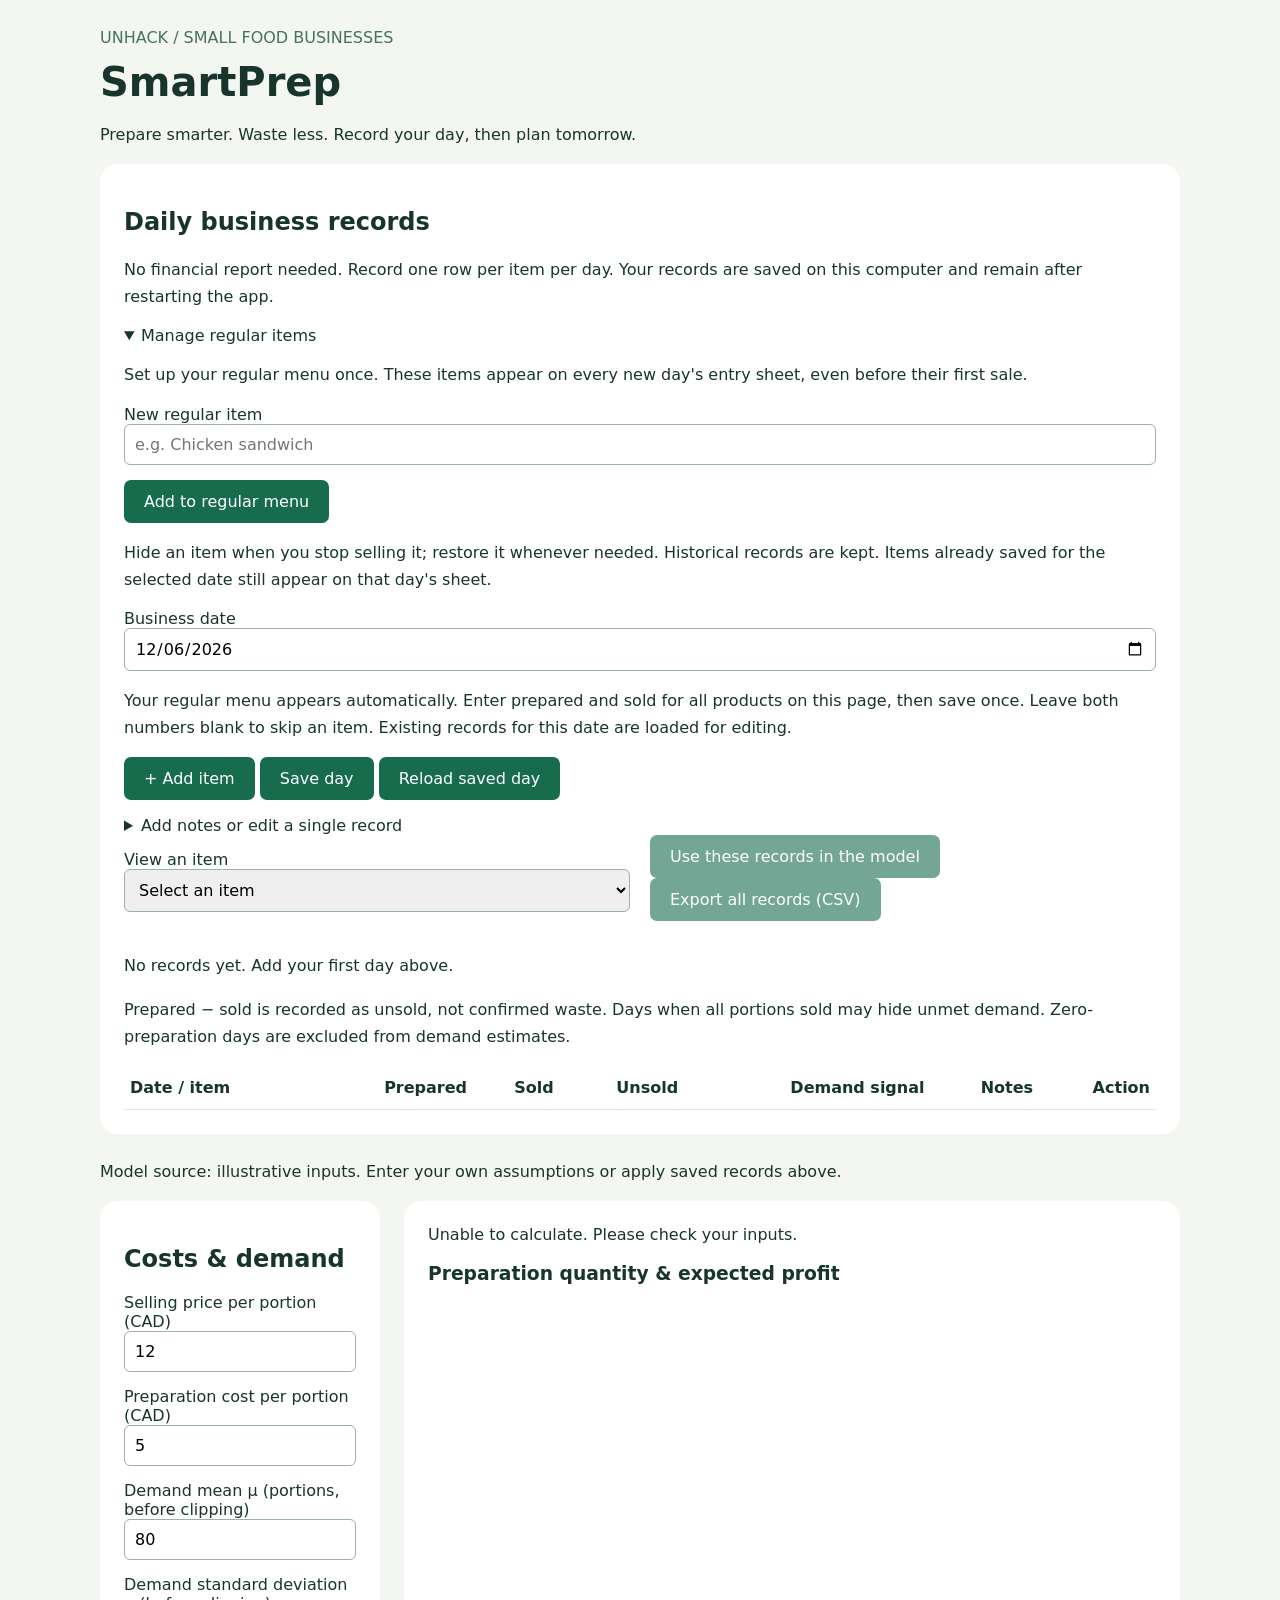
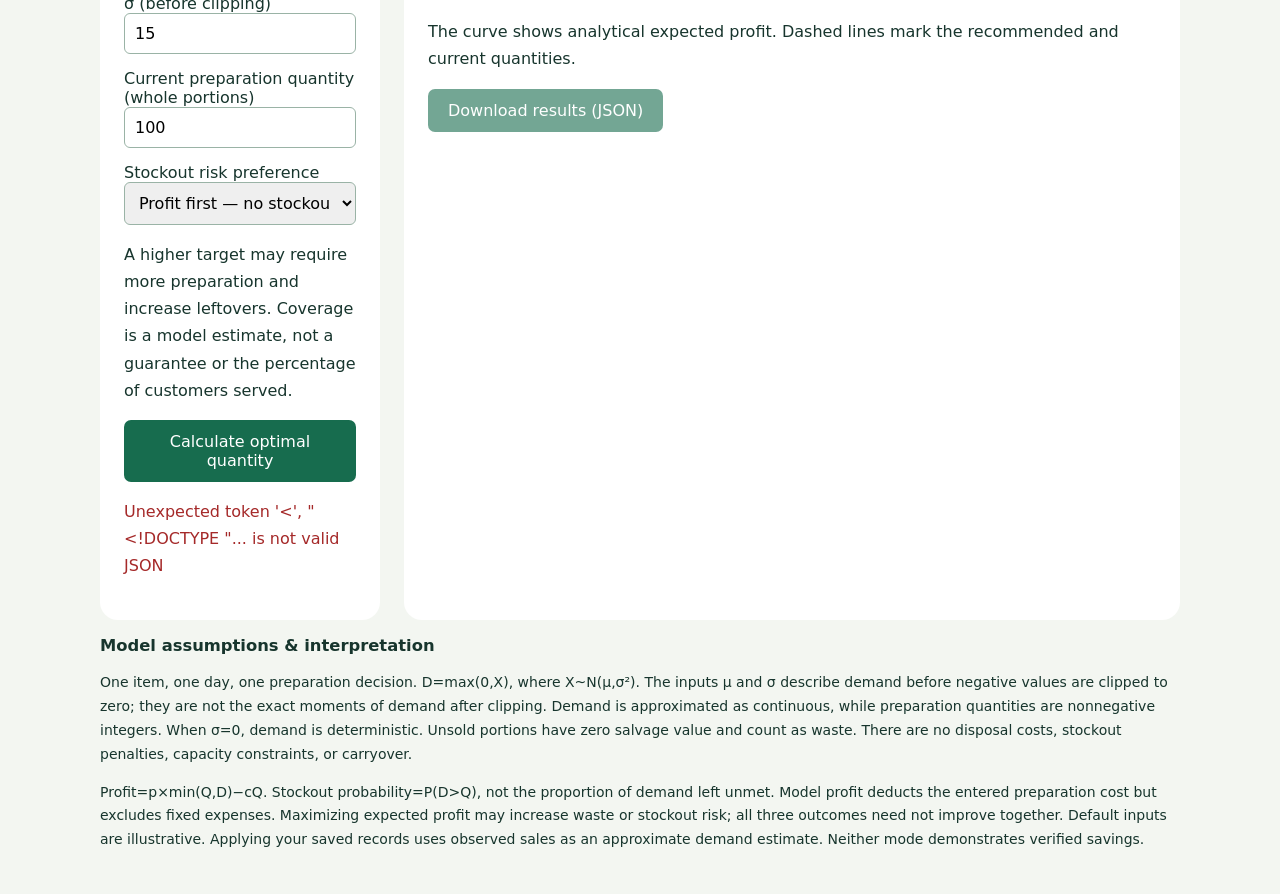
==== index.html @ 9da3e346 "fixed html route, code formatting, and separated html into html,css,and js files" ====
<!doctype html>
<html lang="en-CA">
  <meta charset="utf-8" /><meta
    name="viewport"
    content="width=device-width,initial-scale=1"
  /><title>SmartPrep · Campus Meal Planning</title>
  <link rel="stylesheet" href="/styles.css" />
  <header>
    <span class="tag">UNHACK / SMALL FOOD BUSINESSES</span>
    <h1>SmartPrep</h1>
    <p>Prepare smarter. Waste less. Record your day, then plan tomorrow.</p>
  </header>
  <section style="margin-bottom: 24px">
    <h2>Daily business records</h2>
    <p>
      No financial report needed. Record one row per item per day. Your records
      are saved on this computer and remain after restarting the app.
    </p>
    <details id="menu-details" open>
      <summary>Manage regular items</summary>
      <p>
        Set up your regular menu once. These items appear on every new day's
        entry sheet, even before their first sale.
      </p>
      <form id="menu-form" style="padding: 0">
        <label
          >New regular item<input
            id="menu-name"
            maxlength="80"
            placeholder="e.g. Chicken sandwich"
            required /></label
        ><button type="submit">Add to regular menu</button>
      </form>
      <div id="menu-list"></div>
      <p id="menu-message" role="status" aria-live="polite"></p>
      <p>
        Hide an item when you stop selling it; restore it whenever needed.
        Historical records are kept. Items already saved for the selected date
        still appear on that day's sheet.
      </p>
    </details>
    <form id="quick-form" style="padding: 0">
      <label>Business date<input id="quick-day" type="date" required /></label>
      <p>
        Your regular menu appears automatically. Enter prepared and sold for all
        products on this page, then save once. Leave both numbers blank to skip
        an item. Existing records for this date are loaded for editing.
      </p>
      <div id="quick-rows"></div>
      <button id="add-quick-item" type="button">+ Add item</button>
      <button id="save-day" type="submit">Save day</button>
      <button id="reset-day" type="button">Reload saved day</button>
      <p id="quick-message" role="status" aria-live="polite"></p>
    </form>
    <details id="record-details">
      <summary>Add notes or edit a single record</summary>
      <form id="record-form" style="padding: 0">
        <div class="record-grid">
          <label>Date<input id="record-day" type="date" required /></label>
          <label
            >Item name<input
              id="record-item"
              maxlength="80"
              placeholder="e.g. Chicken sandwich"
              list="item-names"
              required /><datalist id="item-names"></datalist
          ></label>
          <label
            >Total prepared (all batches)<input
              id="record-prepared"
              type="number"
              min="0"
              max="1000000"
              step="1"
              required
          /></label>
          <label
            >Total sold<input
              id="record-sold"
              type="number"
              min="0"
              max="1000000"
              step="1"
              required
          /></label>
        </div>
        <label
          >Notes (optional)<input
            id="record-notes"
            maxlength="500"
            placeholder="e.g. Rainy day, sold out at 2 pm"
        /></label>
        <button id="save-record" type="submit">Save daily record</button>
        <button id="cancel-edit" type="button" hidden>Cancel edit</button>
        <p id="record-message" role="status" aria-live="polite"></p>
      </form>
    </details>
    <div class="record-grid">
      <label
        >View an item<select id="history-item">
          <option value="">Select an item</option>
        </select></label
      >
      <div style="align-self: end; margin-bottom: 15px">
        <button id="use-history" disabled>
          Use these records in the model
        </button>
        <button id="export-records" disabled>Export all records (CSV)</button>
      </div>
    </div>
    <p id="history-summary" aria-live="polite">
      No records yet. Add your first day above.
    </p>
    <p>
      Prepared − sold is recorded as unsold, not confirmed waste. Days when all
      portions sold may hide unmet demand. Zero-preparation days are excluded
      from demand estimates.
    </p>
    <div style="overflow-x: auto">
      <table>
        <thead>
          <tr>
            <th>Date / item</th>
            <th>Prepared</th>
            <th>Sold</th>
            <th>Unsold</th>
            <th>Demand signal</th>
            <th>Notes</th>
            <th>Action</th>
          </tr>
        </thead>
        <tbody id="records-body"></tbody>
      </table>
    </div>
  </section>
  <p id="data-source" role="status">
    Model source: illustrative inputs. Enter your own assumptions or apply saved
    records above.
  </p>
  <main>
    <form id="inputs">
      <h2>Costs & demand</h2>
      <label
        >Selling price per portion (CAD)<input
          name="p"
          type="number"
          min="0"
          max="1000000"
          step="any"
          value="12"
          required
      /></label>
      <label
        >Preparation cost per portion (CAD)<input
          name="c"
          type="number"
          min="0"
          max="1000000"
          step="any"
          value="5"
          required
      /></label>
      <label
        >Demand mean μ (portions, before clipping)<input
          name="mu"
          type="number"
          min="0"
          max="1000000"
          step="any"
          value="80"
          required
      /></label>
      <label
        >Demand standard deviation σ (before clipping)<input
          name="sigma"
          type="number"
          min="0"
          max="1000000"
          step="any"
          value="15"
          required
      /></label>
      <label
        >Current preparation quantity (whole portions)<input
          name="baseline"
          type="number"
          min="0"
          max="1000000"
          step="1"
          value="100"
          required
      /></label>
      <label
        >Stockout risk preference<select
          name="service_level"
          id="risk-preference"
        >
          <option value="0">Profit first — no stockout limit</option>
          <option value="0.8">Lower risk — at least 80% of days covered</option>
          <option value="0.9">
            More reliable — at least 90% of days covered
          </option>
          <option value="0.95">
            Service first — at least 95% of days covered
          </option>
        </select></label
      >
      <p>
        A higher target may require more preparation and increase leftovers.
        Coverage is a model estimate, not a guarantee or the percentage of
        customers served.
      </p>
      <button type="submit">Calculate optimal quantity</button>
      <p id="error" role="alert"></p>
    </form>
    <section>
      <div id="results" aria-live="polite">Calculating…</div>
      <h3>Preparation quantity & expected profit</h3>
      <svg
        id="plot"
        viewBox="0 0 640 260"
        role="img"
        aria-label="Expected profit by preparation quantity"
      ></svg>
      <p>
        The curve shows analytical expected profit. Dashed lines mark the
        recommended and current quantities.
      </p>
      <button id="download" disabled>Download results (JSON)</button>
    </section>
  </main>
  <footer>
    <h3>Model assumptions & interpretation</h3>
    <p>
      One item, one day, one preparation decision. D=max(0,X), where X~N(μ,σ²).
      The inputs μ and σ describe demand before negative values are clipped to
      zero; they are not the exact moments of demand after clipping. Demand is
      approximated as continuous, while preparation quantities are nonnegative
      integers. When σ=0, demand is deterministic. Unsold portions have zero
      salvage value and count as waste. There are no disposal costs, stockout
      penalties, capacity constraints, or carryover.
    </p>
    <p>
      Profit=p×min(Q,D)−cQ. Stockout probability=P(D&gt;Q), not the proportion
      of demand left unmet. Model profit deducts the entered preparation cost
      but excludes fixed expenses. Maximizing expected profit may increase waste
      or stockout risk; all three outcomes need not improve together. Default
      inputs are illustrative. Applying your saved records uses observed sales
      as an approximate demand estimate. Neither mode demonstrates verified
      savings.
    </p>
  </footer>
  <script src="/app.js"></script>
  <script src="/records.js"></script>
</html>
---- styles.css ----
:root {
  font-family: system-ui, "Microsoft YaHei", sans-serif;
  color: #17352d;
  background: #f3f6f1;
}
body {
  max-width: 1080px;
  margin: auto;
  padding: 28px;
}
h1 {
  font-size: 40px;
  margin: 12px 0;
}
p {
  line-height: 1.7;
}
.tag {
  color: #47725f;
}
main {
  display: grid;
  grid-template-columns: 280px 1fr;
  gap: 24px;
}
section,
form {
  background: white;
  padding: 24px;
  border-radius: 18px;
}
label {
  display: block;
  margin: 15px 0;
}
input {
  display: block;
  width: 100%;
  box-sizing: border-box;
  padding: 10px;
  font: inherit;
  border: 1px solid #9ab3a6;
  border-radius: 6px;
}
button {
  padding: 12px 20px;
  border: 0;
  border-radius: 7px;
  background: #176c4e;
  color: white;
  font: inherit;
  cursor: pointer;
}
button:disabled {
  opacity: 0.6;
}
.hero {
  font-size: 42px;
  margin: 8px 0;
  color: #176c4e;
}
table {
  width: 100%;
  border-collapse: collapse;
}
td,
th {
  text-align: right;
  padding: 12px 6px;
  border-bottom: 1px solid #dfe7df;
}
td:first-child,
th:first-child {
  text-align: left;
}
svg {
  width: 100%;
  height: auto;
}
#error {
  color: #a52929;
}
footer {
  font-size: 14px;
}
a {
  color: #176c4e;
}
@media (max-width: 760px) {
  body {
    padding: 14px;
  }
  main {
    grid-template-columns: 1fr;
  }
  section,
  form {
    padding: 16px;
  }
  h1 {
    font-size: 32px;
  }
  td,
  th {
    padding: 10px 3px;
    font-size: 14px;
  }
}

.record-grid {
  display: grid;
  grid-template-columns: repeat(2, minmax(0, 1fr));
  gap: 0 20px;
}
select {
  width: 100%;
  padding: 10px;
  font: inherit;
  border: 1px solid #9ab3a6;
  border-radius: 6px;
}
#records-body td {
  overflow-wrap: anywhere;
}
#record-message {
  color: #70401b;
}
@media (max-width: 600px) {
  .record-grid {
    grid-template-columns: 1fr;
  }
}
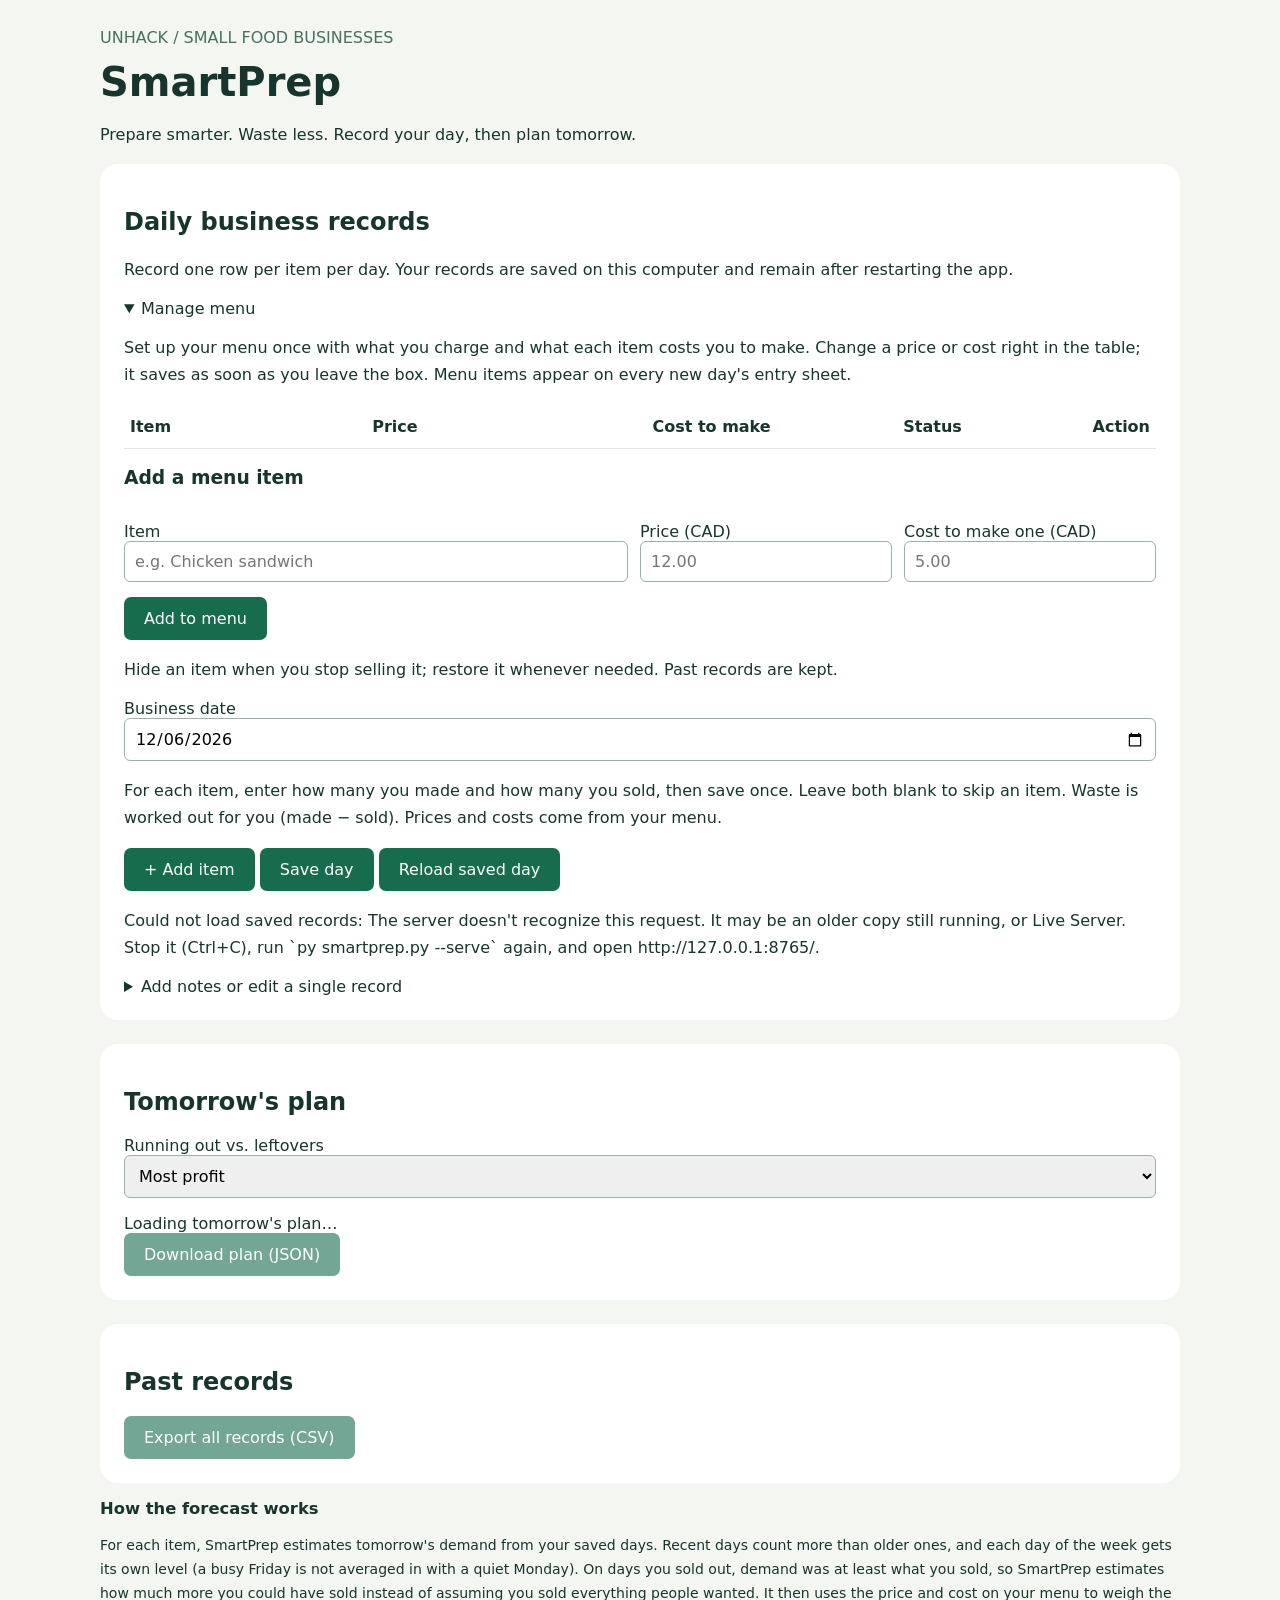
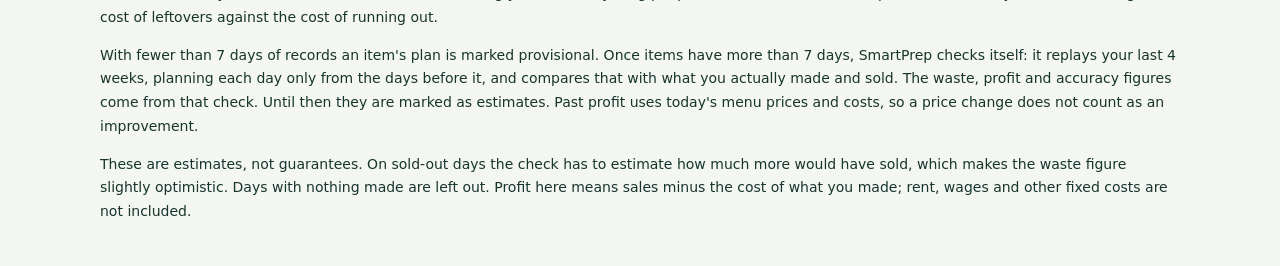
==== commit deda9e3e: "Redesign planning around menu prices, combined plans and better forecasts Menu and records: price an" ====
--- a/index.html
+++ b/index.html
@@ -13,38 +13,75 @@
   <section style="margin-bottom: 24px">
     <h2>Daily business records</h2>
     <p>
-      No financial report needed. Record one row per item per day. Your records
-      are saved on this computer and remain after restarting the app.
+      Record one row per item per day. Your records are saved on this computer
+      and remain after restarting the app.
     </p>
     <details id="menu-details" open>
-      <summary>Manage regular items</summary>
+      <summary>Manage menu</summary>
       <p>
-        Set up your regular menu once. These items appear on every new day's
-        entry sheet, even before their first sale.
+        Set up your menu once with what you charge and what each item costs you
+        to make. Change a price or cost right in the table; it saves as soon as
+        you leave the box. Menu items appear on every new day's entry sheet.
       </p>
+      <div style="overflow-x: auto">
+        <table>
+          <thead>
+            <tr>
+              <th>Item</th>
+              <th>Price</th>
+              <th>Cost to make</th>
+              <th>Status</th>
+              <th>Action</th>
+            </tr>
+          </thead>
+          <tbody id="menu-list"></tbody>
+        </table>
+      </div>
       <form id="menu-form" style="padding: 0">
-        <label
-          >New regular item<input
-            id="menu-name"
-            maxlength="80"
-            placeholder="e.g. Chicken sandwich"
-            required /></label
-        ><button type="submit">Add to regular menu</button>
+        <h3>Add a menu item</h3>
+        <div class="menu-grid">
+          <label
+            >Item<input
+              id="menu-name"
+              maxlength="80"
+              placeholder="e.g. Chicken sandwich"
+              required
+          /></label>
+          <label
+            >Price (CAD)<input
+              id="menu-price"
+              type="number"
+              min="0"
+              max="1000000"
+              step="0.01"
+              placeholder="12.00"
+              required
+          /></label>
+          <label
+            >Cost to make one (CAD)<input
+              id="menu-cost"
+              type="number"
+              min="0"
+              max="1000000"
+              step="0.01"
+              placeholder="5.00"
+              required
+          /></label>
+        </div>
+        <button type="submit">Add to menu</button>
       </form>
-      <div id="menu-list"></div>
       <p id="menu-message" role="status" aria-live="polite"></p>
       <p>
         Hide an item when you stop selling it; restore it whenever needed.
-        Historical records are kept. Items already saved for the selected date
-        still appear on that day's sheet.
+        Past records are kept.
       </p>
     </details>
     <form id="quick-form" style="padding: 0">
       <label>Business date<input id="quick-day" type="date" required /></label>
       <p>
-        Your regular menu appears automatically. Enter prepared and sold for all
-        products on this page, then save once. Leave both numbers blank to skip
-        an item. Existing records for this date are loaded for editing.
+        For each item, enter how many you made and how many you sold, then save
+        once. Leave both blank to skip an item. Waste is worked out for you
+        (made − sold). Prices and costs come from your menu.
       </p>
       <div id="quick-rows"></div>
       <button id="add-quick-item" type="button">+ Add item</button>
@@ -66,7 +103,7 @@
               required /><datalist id="item-names"></datalist
           ></label>
           <label
-            >Total prepared (all batches)<input
+            >Made (all batches)<input
               id="record-prepared"
               type="number"
               min="0"
@@ -75,7 +112,7 @@
               required
           /></label>
           <label
-            >Total sold<input
+            >Sold<input
               id="record-sold"
               type="number"
               min="0"
@@ -95,159 +132,55 @@
         <p id="record-message" role="status" aria-live="polite"></p>
       </form>
     </details>
-    <div class="record-grid">
-      <label
-        >View an item<select id="history-item">
-          <option value="">Select an item</option>
-        </select></label
-      >
-      <div style="align-self: end; margin-bottom: 15px">
-        <button id="use-history" disabled>
-          Use these records in the model
-        </button>
-        <button id="export-records" disabled>Export all records (CSV)</button>
-      </div>
-    </div>
-    <p id="history-summary" aria-live="polite">
-      No records yet. Add your first day above.
+  </section>
+  <section style="margin-bottom: 24px">
+    <h2>Tomorrow's plan</h2>
+    <label
+      >Running out vs. leftovers<select id="risk-preference">
+        <option value="0">Most profit</option>
+        <option value="0.8">Rarely run out (about 4 days in 5)</option>
+        <option value="0.9">Very rarely run out (about 9 days in 10)</option>
+        <option value="0.95">Almost never run out (about 19 days in 20)</option>
+      </select></label
+    >
+    <p id="error" role="alert"></p>
+    <div id="results" aria-live="polite">Loading tomorrow's plan…</div>
+    <button id="download" disabled>Download plan (JSON)</button>
+  </section>
+  <section>
+    <h2>Past records</h2>
+    <p id="history-summary" aria-live="polite"></p>
+    <div id="history-days"></div>
+    <p id="history-message" role="status" aria-live="polite"></p>
+    <button id="export-records" disabled>Export all records (CSV)</button>
+  </section>
+  <footer>
+    <h3>How the forecast works</h3>
+    <p>
+      For each item, SmartPrep estimates tomorrow's demand from your saved
+      days. Recent days count more than older ones, and each day of the week
+      gets its own level (a busy Friday is not averaged in with a quiet
+      Monday). On days you sold out, demand was at least what you sold, so
+      SmartPrep estimates how much more you could have sold instead of
+      assuming you sold everything people wanted. It then uses the price and
+      cost on your menu to weigh the cost of leftovers against the cost of
+      running out.
     </p>
     <p>
-      Prepared − sold is recorded as unsold, not confirmed waste. Days when all
-      portions sold may hide unmet demand. Zero-preparation days are excluded
-      from demand estimates.
-    </p>
-    <div style="overflow-x: auto">
-      <table>
-        <thead>
-          <tr>
-            <th>Date / item</th>
-            <th>Prepared</th>
-            <th>Sold</th>
-            <th>Unsold</th>
-            <th>Demand signal</th>
-            <th>Notes</th>
-            <th>Action</th>
-          </tr>
-        </thead>
-        <tbody id="records-body"></tbody>
-      </table>
-    </div>
-  </section>
-  <p id="data-source" role="status">
-    Model source: illustrative inputs. Enter your own assumptions or apply saved
-    records above.
-  </p>
-  <main>
-    <form id="inputs">
-      <h2>Costs & demand</h2>
-      <label
-        >Selling price per portion (CAD)<input
-          name="p"
-          type="number"
-          min="0"
-          max="1000000"
-          step="any"
-          value="12"
-          required
-      /></label>
-      <label
-        >Preparation cost per portion (CAD)<input
-          name="c"
-          type="number"
-          min="0"
-          max="1000000"
-          step="any"
-          value="5"
-          required
-      /></label>
-      <label
-        >Demand mean μ (portions, before clipping)<input
-          name="mu"
-          type="number"
-          min="0"
-          max="1000000"
-          step="any"
-          value="80"
-          required
-      /></label>
-      <label
-        >Demand standard deviation σ (before clipping)<input
-          name="sigma"
-          type="number"
-          min="0"
-          max="1000000"
-          step="any"
-          value="15"
-          required
-      /></label>
-      <label
-        >Current preparation quantity (whole portions)<input
-          name="baseline"
-          type="number"
-          min="0"
-          max="1000000"
-          step="1"
-          value="100"
-          required
-      /></label>
-      <label
-        >Stockout risk preference<select
-          name="service_level"
-          id="risk-preference"
-        >
-          <option value="0">Profit first — no stockout limit</option>
-          <option value="0.8">Lower risk — at least 80% of days covered</option>
-          <option value="0.9">
-            More reliable — at least 90% of days covered
-          </option>
-          <option value="0.95">
-            Service first — at least 95% of days covered
-          </option>
-        </select></label
-      >
-      <p>
-        A higher target may require more preparation and increase leftovers.
-        Coverage is a model estimate, not a guarantee or the percentage of
-        customers served.
-      </p>
-      <button type="submit">Calculate optimal quantity</button>
-      <p id="error" role="alert"></p>
-    </form>
-    <section>
-      <div id="results" aria-live="polite">Calculating…</div>
-      <h3>Preparation quantity & expected profit</h3>
-      <svg
-        id="plot"
-        viewBox="0 0 640 260"
-        role="img"
-        aria-label="Expected profit by preparation quantity"
-      ></svg>
-      <p>
-        The curve shows analytical expected profit. Dashed lines mark the
-        recommended and current quantities.
-      </p>
-      <button id="download" disabled>Download results (JSON)</button>
-    </section>
-  </main>
-  <footer>
-    <h3>Model assumptions & interpretation</h3>
-    <p>
-      One item, one day, one preparation decision. D=max(0,X), where X~N(μ,σ²).
-      The inputs μ and σ describe demand before negative values are clipped to
-      zero; they are not the exact moments of demand after clipping. Demand is
-      approximated as continuous, while preparation quantities are nonnegative
-      integers. When σ=0, demand is deterministic. Unsold portions have zero
-      salvage value and count as waste. There are no disposal costs, stockout
-      penalties, capacity constraints, or carryover.
+      With fewer than 7 days of records an item's plan is marked provisional.
+      Once items have more than 7 days, SmartPrep checks itself: it replays
+      your last 4 weeks, planning each day only from the days before it, and
+      compares that with what you actually made and sold. The waste, profit
+      and accuracy figures come from that check. Until then they are marked as
+      estimates. Past profit uses today's menu prices and costs, so a price
+      change does not count as an improvement.
     </p>
     <p>
-      Profit=p×min(Q,D)−cQ. Stockout probability=P(D&gt;Q), not the proportion
-      of demand left unmet. Model profit deducts the entered preparation cost
-      but excludes fixed expenses. Maximizing expected profit may increase waste
-      or stockout risk; all three outcomes need not improve together. Default
-      inputs are illustrative. Applying your saved records uses observed sales
-      as an approximate demand estimate. Neither mode demonstrates verified
-      savings.
+      These are estimates, not guarantees. On sold-out days the check has to
+      estimate how much more would have sold, which makes the waste figure
+      slightly optimistic. Days with nothing made are left out. Profit here
+      means sales minus the cost of what you made; rent, wages and other fixed
+      costs are not included.
     </p>
   </footer>
   <script src="/app.js"></script>
--- a/styles.css
+++ b/styles.css
@@ -125,8 +125,100 @@
 #record-message {
   color: #70401b;
 }
+.entry-row,
+.menu-grid {
+  display: grid;
+  grid-template-columns: 2fr repeat(2, minmax(0, 1fr));
+  gap: 0 12px;
+}
+details.day {
+  border-bottom: 1px solid #dfe7df;
+}
+details.day summary {
+  display: flex;
+  flex-wrap: wrap;
+  gap: 4px 16px;
+  align-items: baseline;
+  padding: 12px 4px;
+  cursor: pointer;
+}
+details.day summary::-webkit-details-marker {
+  display: none;
+}
+details.day summary::before {
+  content: "▸";
+  color: #176c4e;
+}
+details.day[open] summary::before {
+  content: "▾";
+}
+details.day summary span {
+  color: #47725f;
+}
+details.day[open] summary {
+  background: #eef4ef;
+}
+details.day table {
+  margin-bottom: 12px;
+}
+details.day > button.danger {
+  margin: 0 0 16px;
+}
+.actions {
+  white-space: nowrap;
+}
+.actions button {
+  padding: 6px 12px;
+}
+button.danger,
+.actions button[aria-label^="Delete"] {
+  background: #a52929;
+}
+.menu-amount {
+  max-width: 120px;
+  margin-left: auto;
+  padding: 6px 8px;
+  text-align: right;
+}
+.entry-row label {
+  margin: 8px 0;
+}
+.cards {
+  display: grid;
+  grid-template-columns: repeat(3, minmax(0, 1fr));
+  gap: 12px;
+  margin: 16px 0;
+}
+.card {
+  background: #eef4ef;
+  border-radius: 12px;
+  padding: 16px;
+}
+.card span,
+.card small {
+  display: block;
+  color: #47725f;
+}
+.card strong {
+  display: block;
+  font-size: 26px;
+  margin: 6px 0;
+  color: #176c4e;
+}
+.note {
+  color: #70401b;
+}
 @media (max-width: 600px) {
-  .record-grid {
+  .record-grid,
+  .cards {
     grid-template-columns: 1fr;
   }
-}
+  .entry-row,
+  .menu-grid {
+    grid-template-columns: repeat(2, minmax(0, 1fr));
+  }
+  .entry-row label:first-child,
+  .menu-grid label:first-child {
+    grid-column: 1 / -1;
+  }
+}
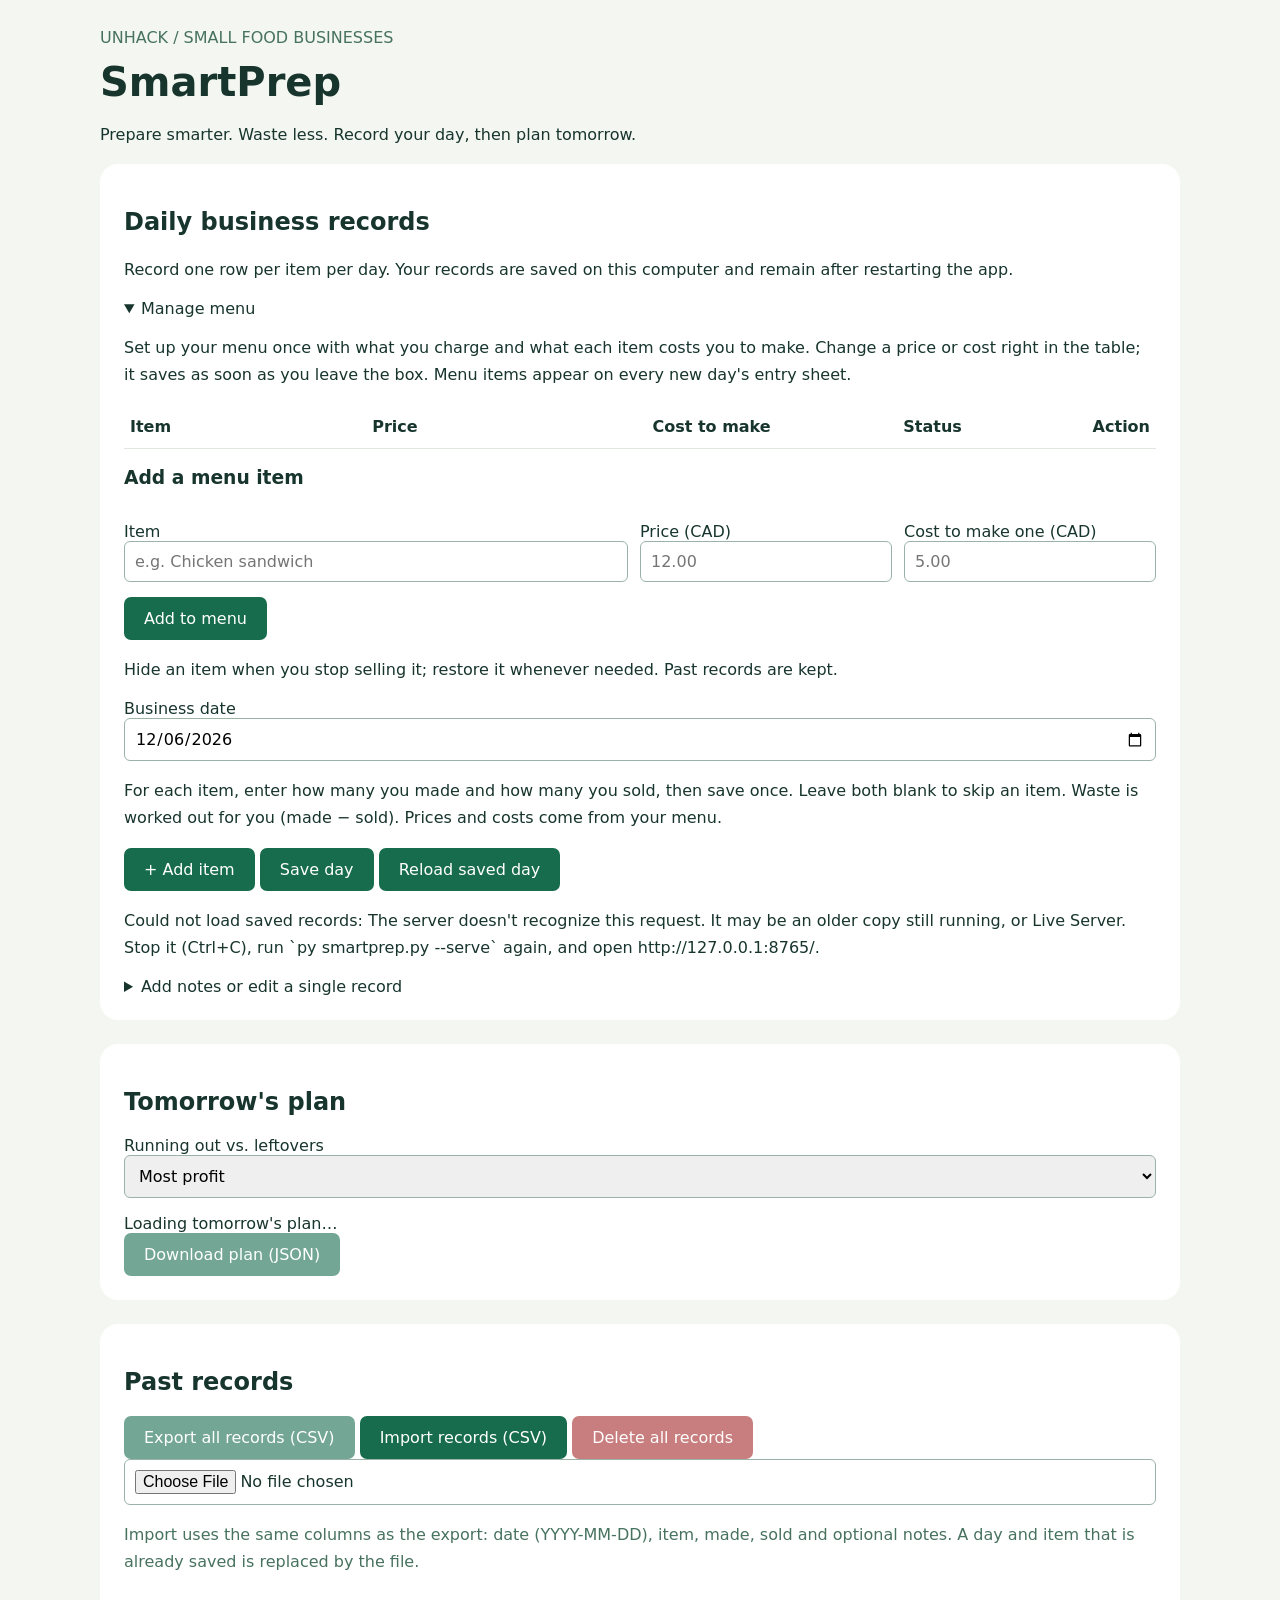
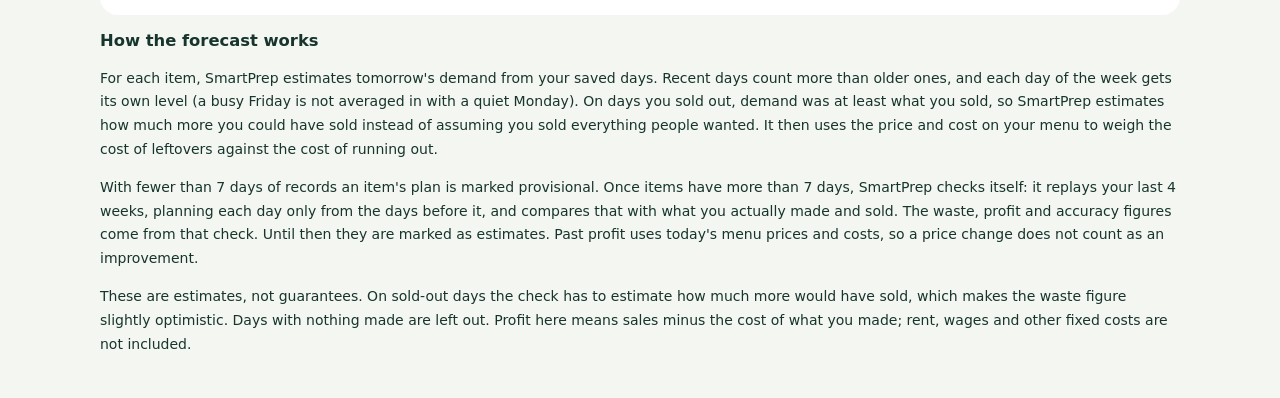
==== commit d4871376: "added delete all records feature and upload csv feature" ====
--- a/index.html
+++ b/index.html
@@ -153,6 +153,16 @@
     <div id="history-days"></div>
     <p id="history-message" role="status" aria-live="polite"></p>
     <button id="export-records" disabled>Export all records (CSV)</button>
+    <button id="import-records" type="button">Import records (CSV)</button>
+    <button id="delete-all-records" class="danger" type="button" disabled>
+      Delete all records
+    </button>
+    <input id="import-file" type="file" accept=".csv,text/csv" hidden />
+    <p class="tag">
+      Import uses the same columns as the export: date (YYYY-MM-DD), item,
+      made, sold and optional notes. A day and item that is already saved is
+      replaced by the file.
+    </p>
   </section>
   <footer>
     <h3>How the forecast works</h3>
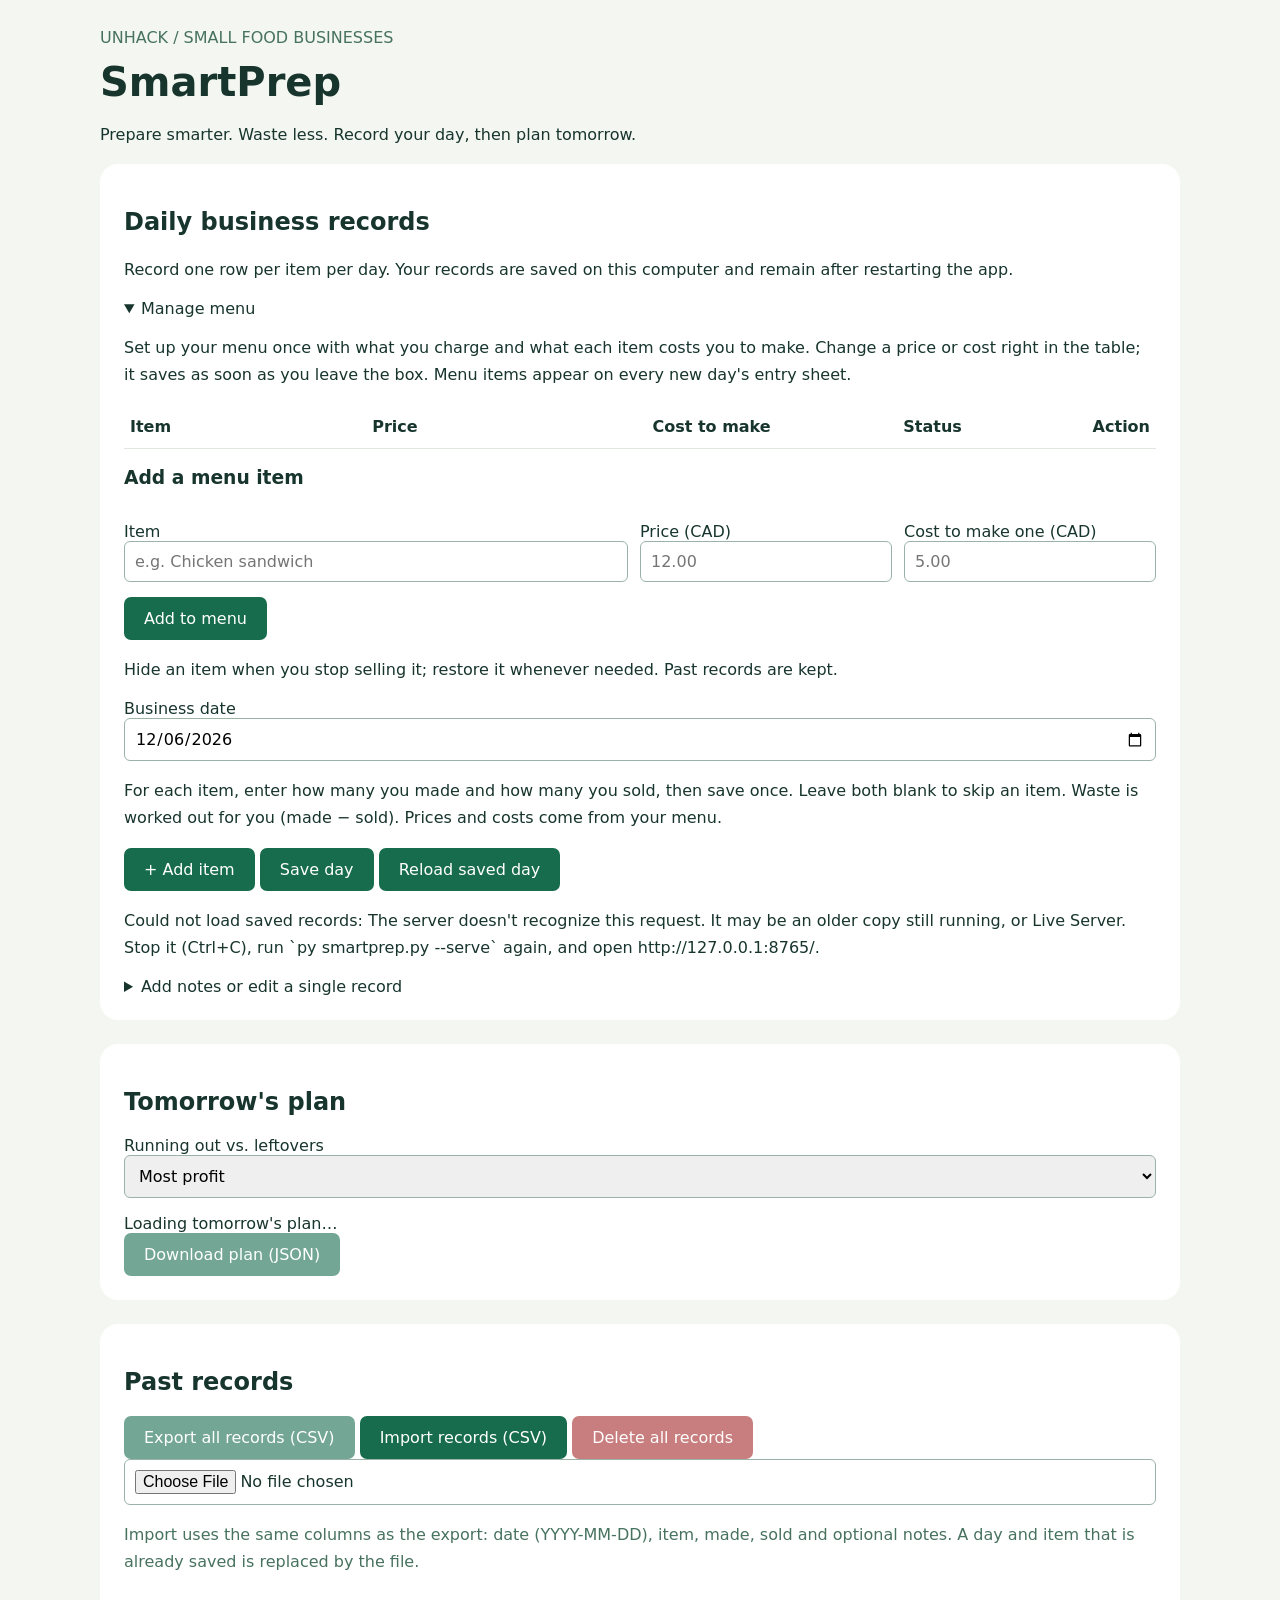
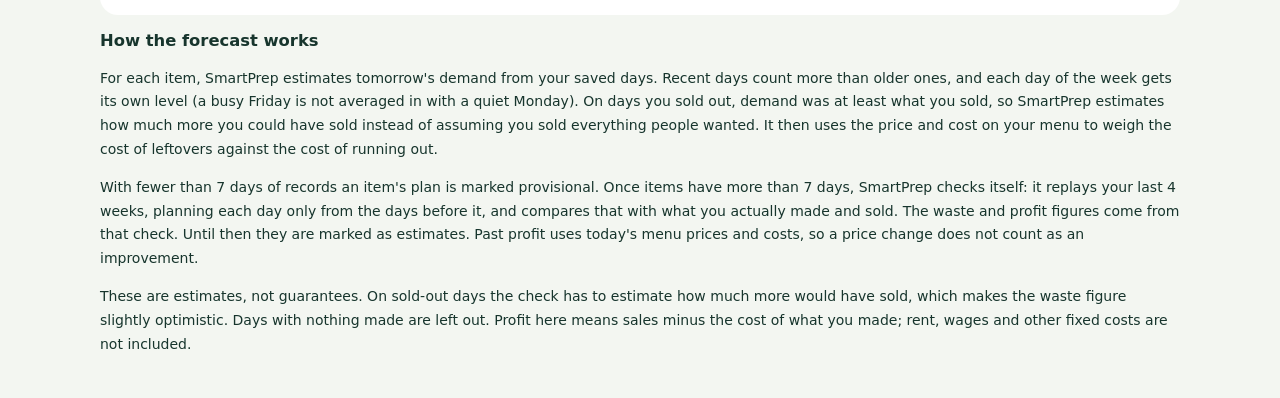
==== commit ebfc0dae: "removed forcast accuracy in tomorrows plan section" ====
--- a/index.html
+++ b/index.html
@@ -180,8 +180,8 @@
       With fewer than 7 days of records an item's plan is marked provisional.
       Once items have more than 7 days, SmartPrep checks itself: it replays
       your last 4 weeks, planning each day only from the days before it, and
-      compares that with what you actually made and sold. The waste, profit
-      and accuracy figures come from that check. Until then they are marked as
+      compares that with what you actually made and sold. The waste and
+      profit figures come from that check. Until then they are marked as
       estimates. Past profit uses today's menu prices and costs, so a price
       change does not count as an improvement.
     </p>
--- a/styles.css
+++ b/styles.css
@@ -185,7 +185,7 @@
 }
 .cards {
   display: grid;
-  grid-template-columns: repeat(3, minmax(0, 1fr));
+  grid-template-columns: repeat(2, minmax(0, 1fr));
   gap: 12px;
   margin: 16px 0;
 }
